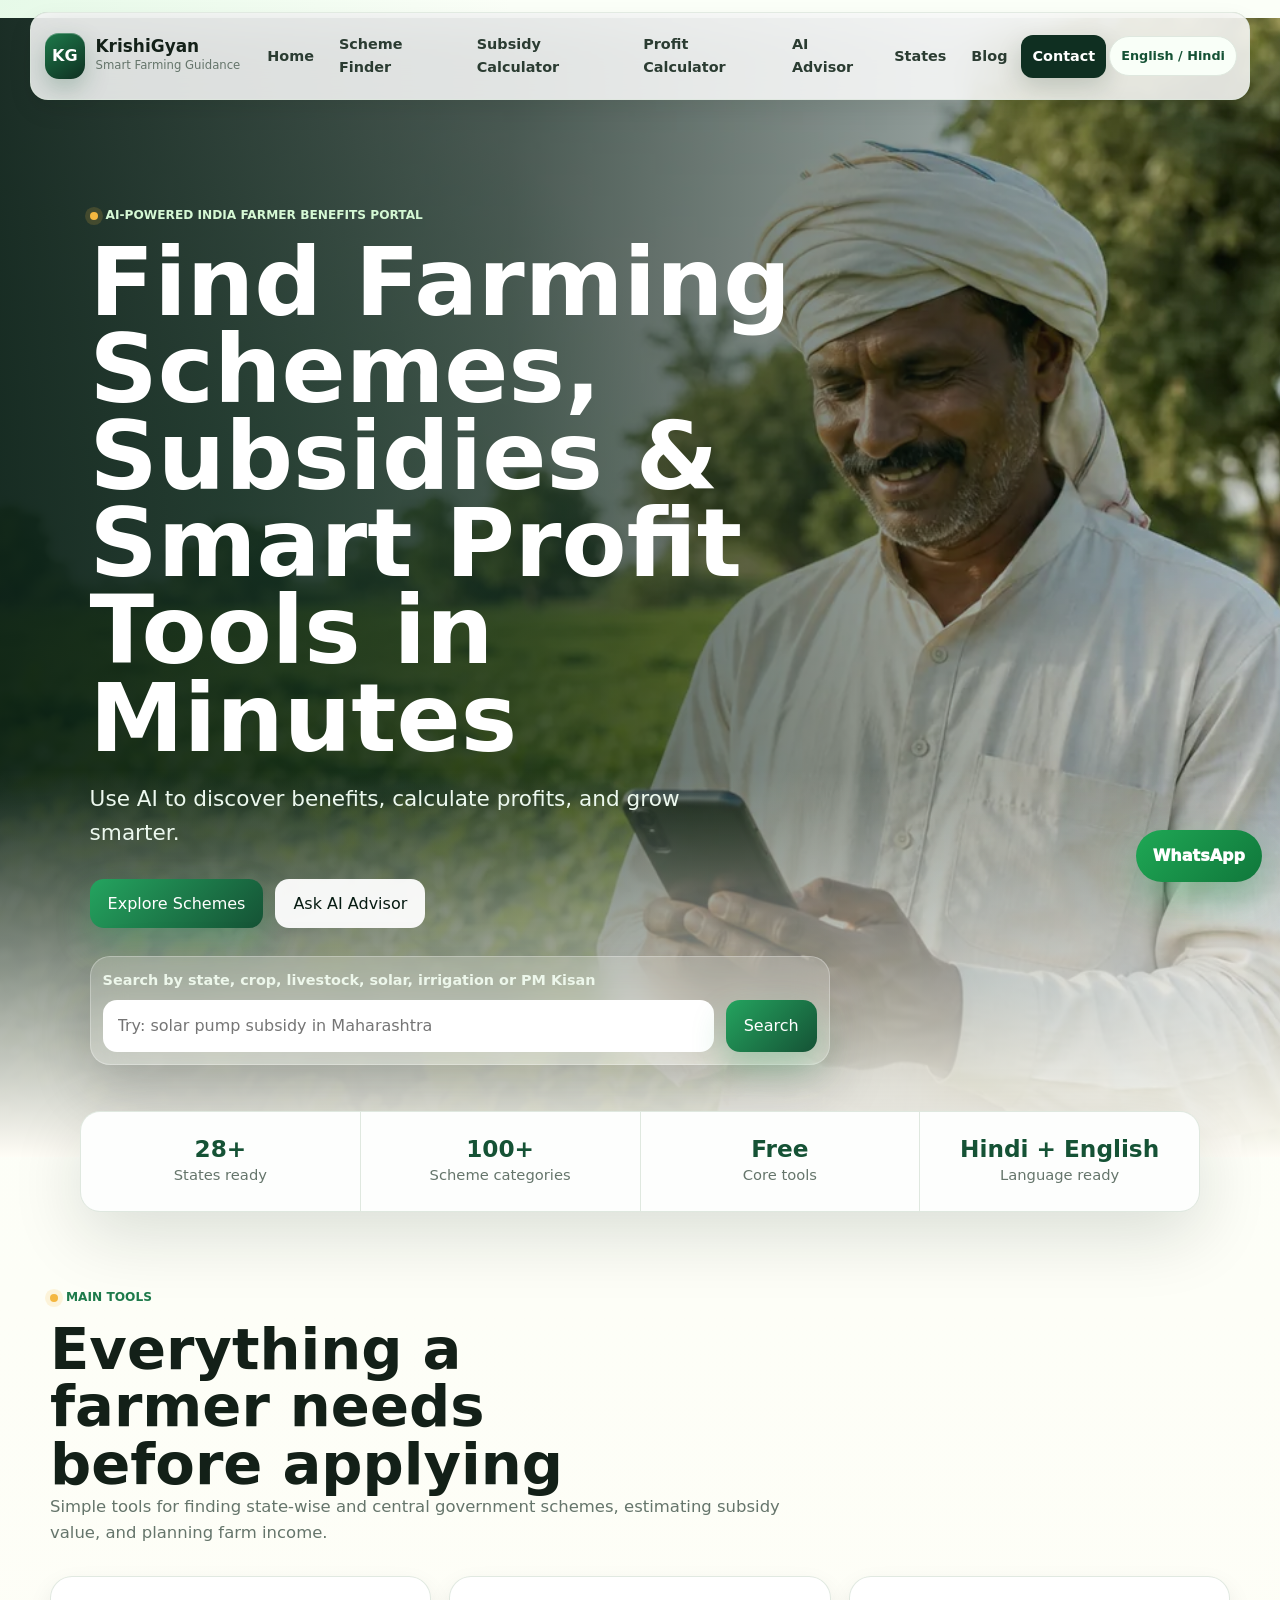
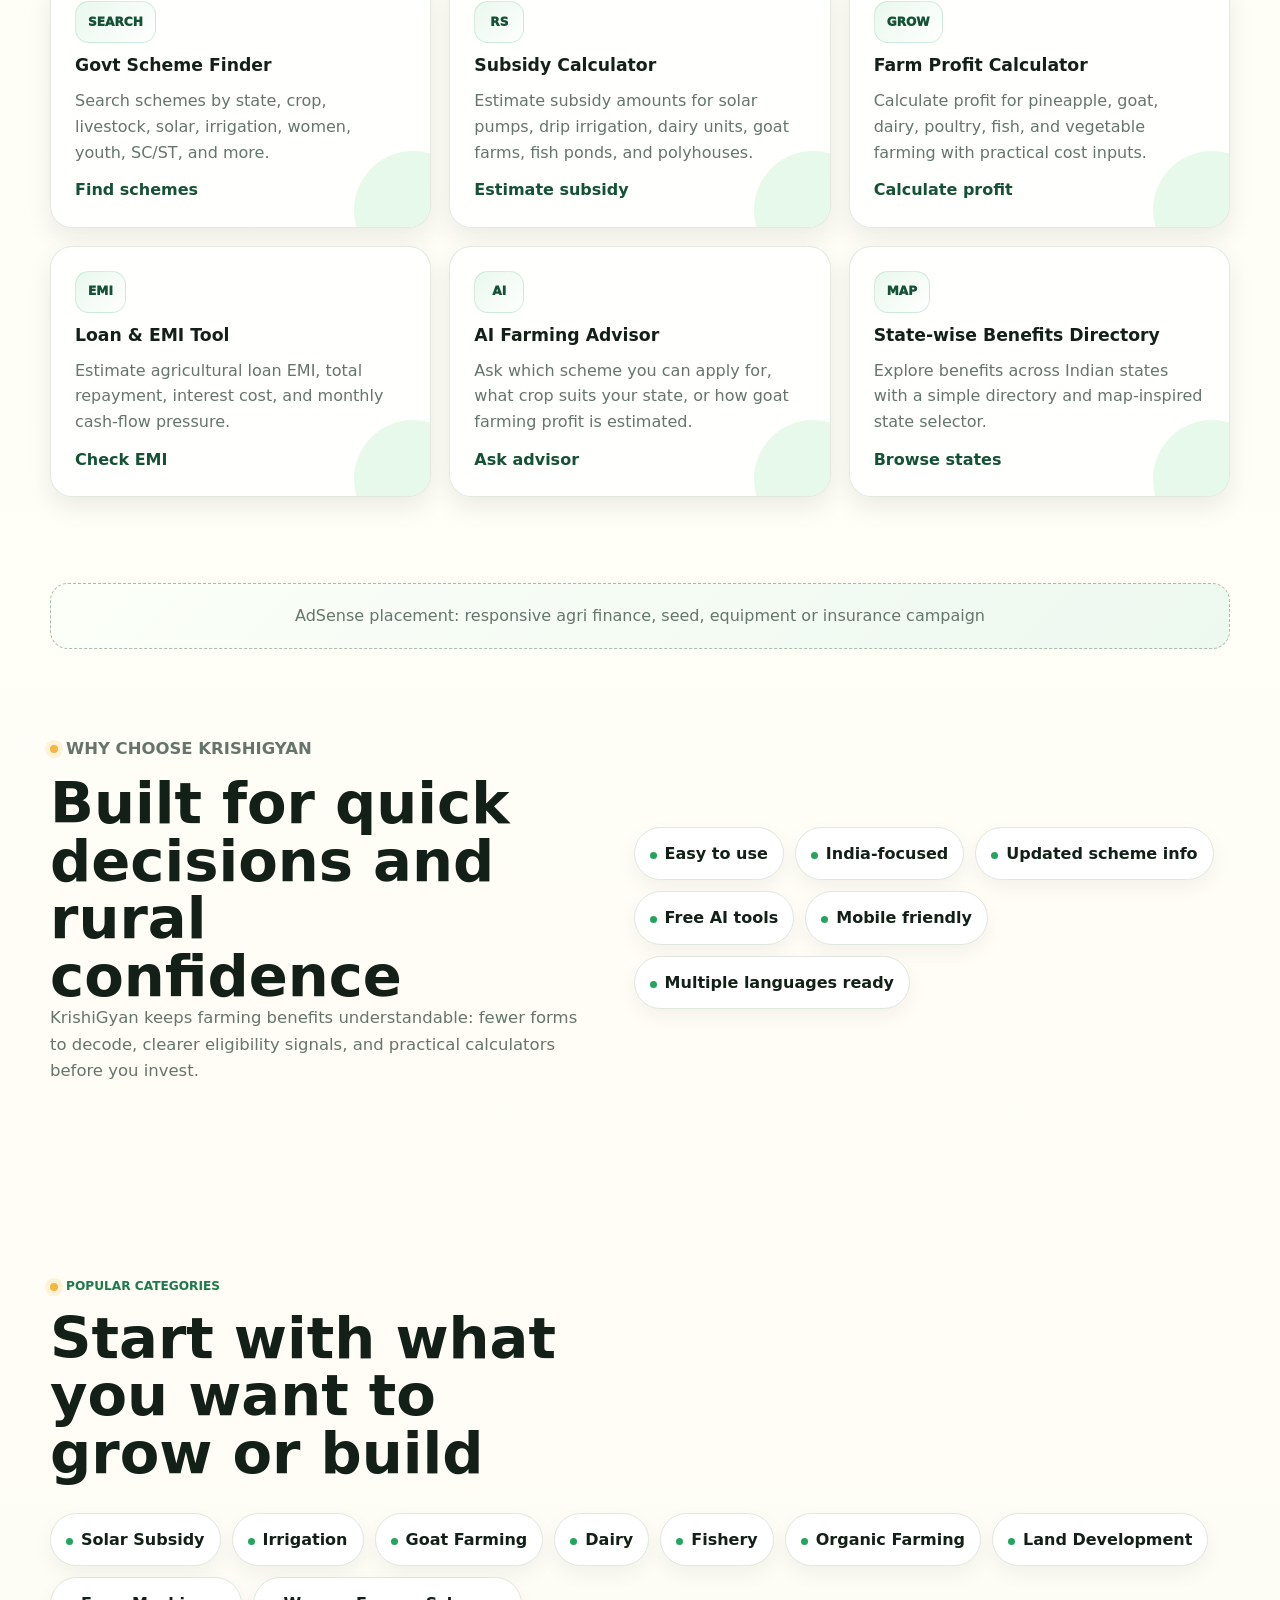
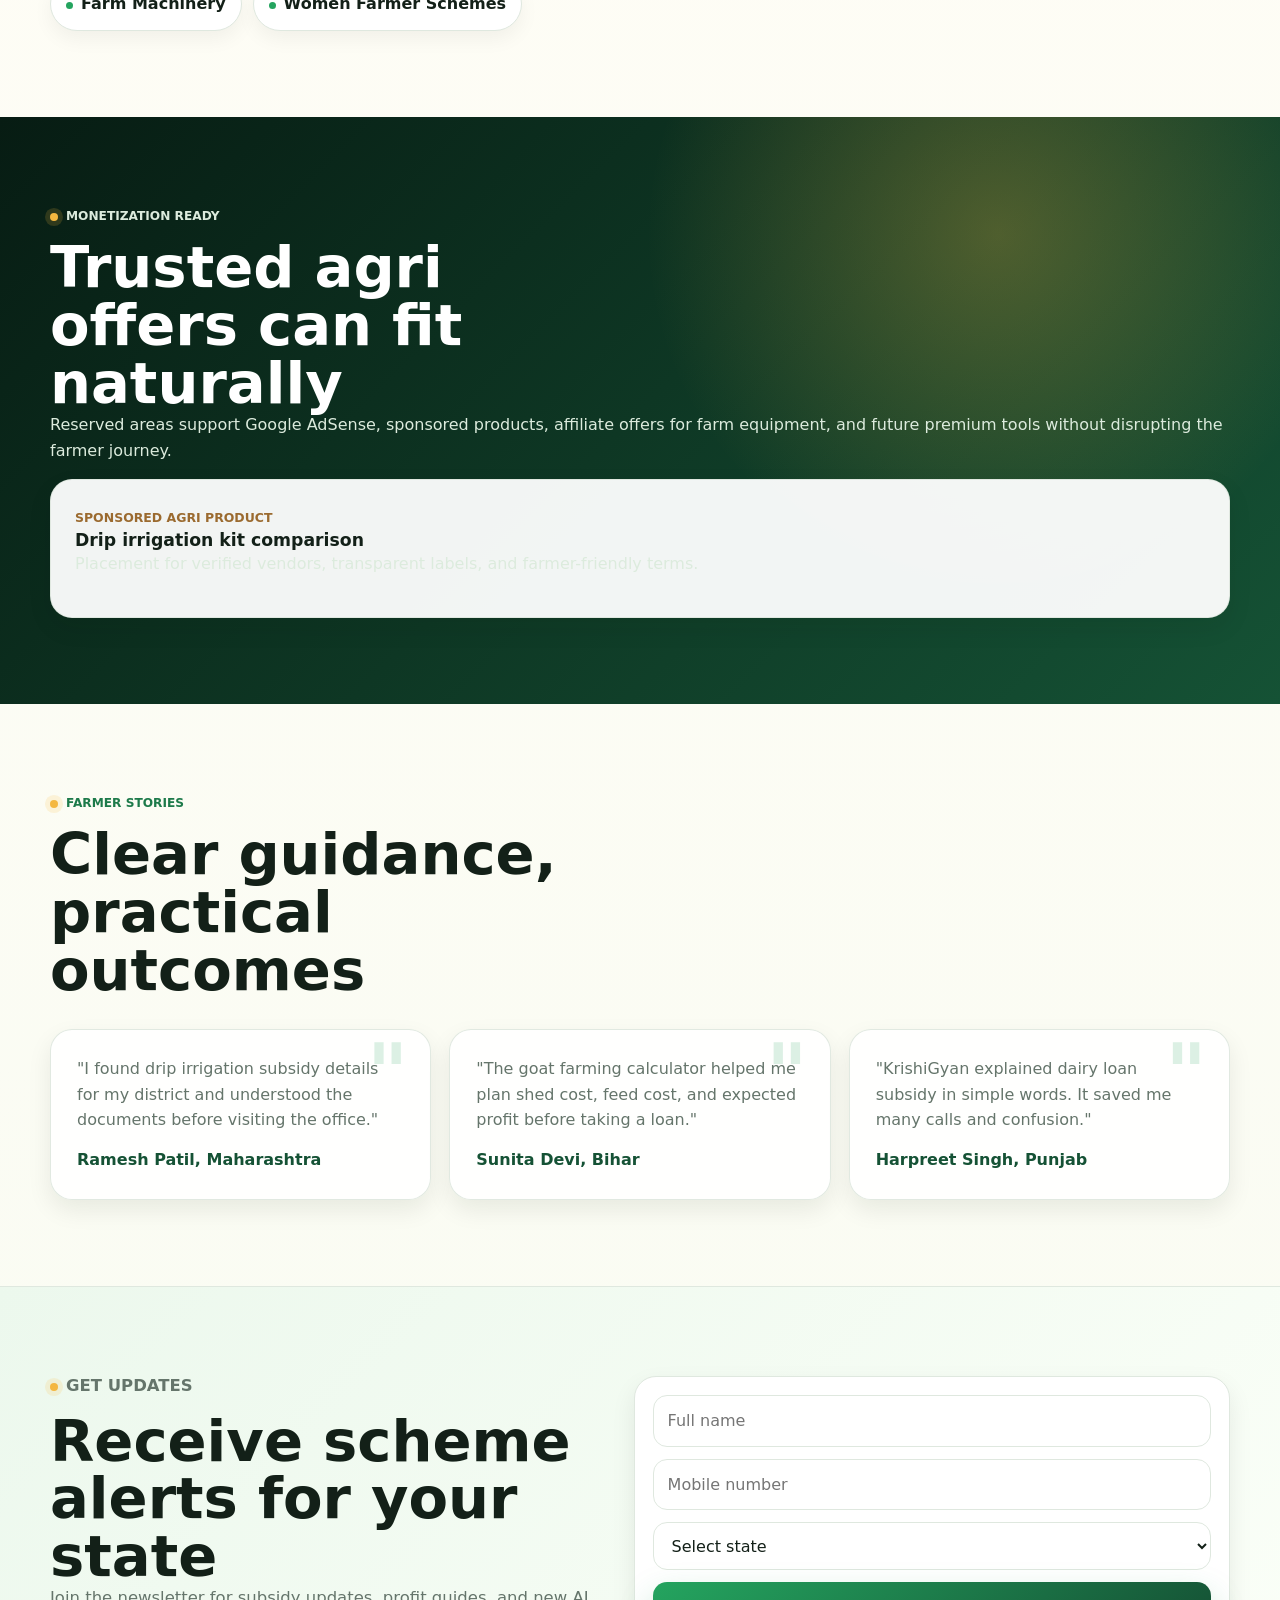
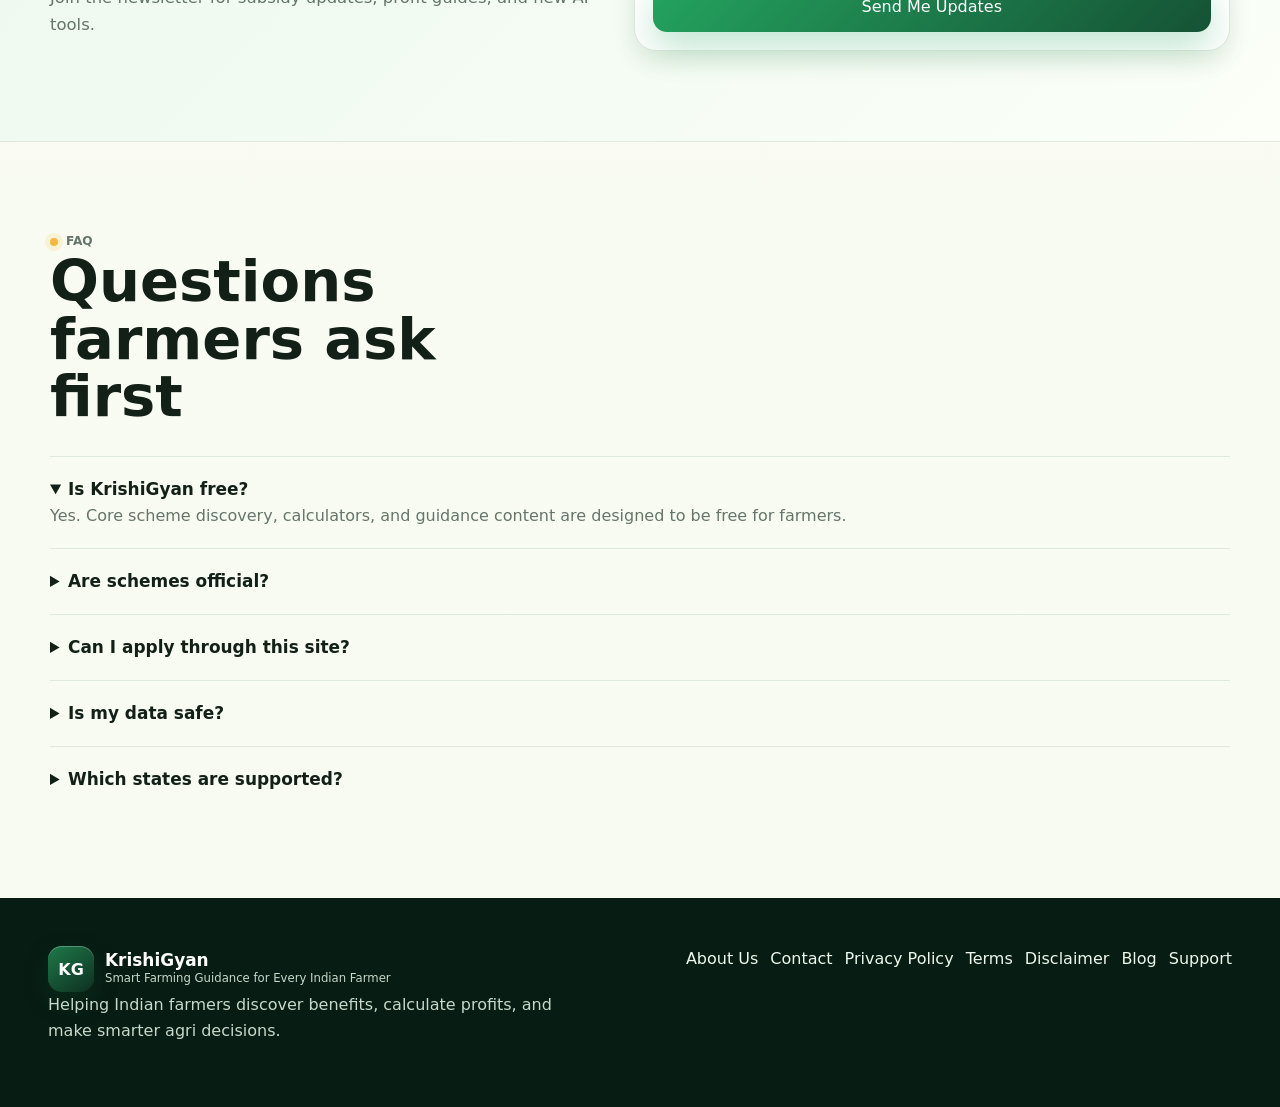
==== index.html @ 5f0bb2b3 "Initial Commit" ====
<!doctype html>
<html lang="en">
  <head>
    <meta charset="utf-8">
    <meta name="viewport" content="width=device-width, initial-scale=1">
    <title>KrishiGyan | Farmer Subsidy India, Schemes & AI Farming Tools</title>
    <meta name="description" content="KrishiGyan helps Indian farmers discover government schemes, farmer subsidy India options, solar subsidy, goat farming subsidy, dairy loan subsidy, PM Kisan benefits, and profit calculators.">
    <meta name="keywords" content="Farmer subsidy India, Government schemes for farmers, Solar subsidy for farmers India, Goat farming subsidy India, Dairy loan subsidy, PM Kisan benefits, Agriculture subsidy state wise">
    <link rel="canonical" href="https://krishigyan.example/">
    <meta property="og:title" content="KrishiGyan - Smart Farming Guidance for Every Indian Farmer">
    <meta property="og:description" content="Find farming schemes, subsidies and smart profit tools in minutes.">
    <meta property="og:type" content="website">
    <link rel="stylesheet" href="assets/css/styles.css">
  </head>
  <body>
    <header class="site-header">
      <a class="brand" href="index.html" aria-label="KrishiGyan home">
        <span class="brand-mark">KG</span>
        <span><strong>KrishiGyan</strong><small>Smart Farming Guidance</small></span>
      </a>
      <button class="nav-toggle" type="button" aria-label="Open navigation menu" aria-expanded="false" aria-controls="site-nav">
        <span></span><span></span><span></span>
      </button>
      <nav id="site-nav" class="site-nav" aria-label="Primary navigation">
        <a href="index.html">Home</a>
        <a href="scheme-finder.html">Scheme Finder</a>
        <a href="subsidy-calculator.html">Subsidy Calculator</a>
        <a href="profit-calculator.html">Profit Calculator</a>
        <a href="ai-advisor.html">AI Advisor</a>
        <a href="state-benefits.html">States</a>
        <a href="blog.html">Blog</a>
        <a class="nav-cta" href="contact.html">Contact</a>
        <span class="language-switch" aria-label="Language options">English / Hindi</span>
      </nav>
    </header>

    <main>
      <section class="hero">
        <picture class="hero-media">
          <source srcset="assets/images/hero-farmer.webp" type="image/webp">
          <img src="assets/images/hero-farmer.png" alt="Indian farmer using a smartphone in a green field" width="1774" height="887" fetchpriority="high" decoding="async">
        </picture>
        <div class="hero-overlay"></div>
        <div class="hero-content">
          <p class="eyebrow">AI-powered India Farmer Benefits Portal</p>
          <h1>Find Farming Schemes, Subsidies & Smart Profit Tools in Minutes</h1>
          <p>Use AI to discover benefits, calculate profits, and grow smarter.</p>
          <div class="hero-actions">
            <a class="btn primary" href="scheme-finder.html">Explore Schemes</a>
            <a class="btn secondary" href="ai-advisor.html">Ask AI Advisor</a>
          </div>
          <form class="quick-search" role="search">
            <label for="home-search">Search by state, crop, livestock, solar, irrigation or PM Kisan</label>
            <div>
              <input id="home-search" type="search" placeholder="Try: solar pump subsidy in Maharashtra">
              <button type="submit">Search</button>
            </div>
          </form>
        </div>
      </section>

      <section class="trust-strip" aria-label="Trust indicators">
        <div><strong>28+</strong><span>States ready</span></div>
        <div><strong>100+</strong><span>Scheme categories</span></div>
        <div><strong>Free</strong><span>Core tools</span></div>
        <div><strong>Hindi + English</strong><span>Language ready</span></div>
      </section>

      <section class="section section-tight">
        <div class="section-heading">
          <p class="eyebrow">Main tools</p>
          <h2>Everything a farmer needs before applying</h2>
          <p>Simple tools for finding state-wise and central government schemes, estimating subsidy value, and planning farm income.</p>
        </div>
        <div class="feature-grid">
          <article class="feature-card">
            <span class="icon">Search</span>
            <h3>Govt Scheme Finder</h3>
            <p>Search schemes by state, crop, livestock, solar, irrigation, women, youth, SC/ST, and more.</p>
            <a href="scheme-finder.html">Find schemes</a>
          </article>
          <article class="feature-card">
            <span class="icon">Rs</span>
            <h3>Subsidy Calculator</h3>
            <p>Estimate subsidy amounts for solar pumps, drip irrigation, dairy units, goat farms, fish ponds, and polyhouses.</p>
            <a href="subsidy-calculator.html">Estimate subsidy</a>
          </article>
          <article class="feature-card">
            <span class="icon">Grow</span>
            <h3>Farm Profit Calculator</h3>
            <p>Calculate profit for pineapple, goat, dairy, poultry, fish, and vegetable farming with practical cost inputs.</p>
            <a href="profit-calculator.html">Calculate profit</a>
          </article>
          <article class="feature-card">
            <span class="icon">EMI</span>
            <h3>Loan & EMI Tool</h3>
            <p>Estimate agricultural loan EMI, total repayment, interest cost, and monthly cash-flow pressure.</p>
            <a href="subsidy-calculator.html#loan-tool">Check EMI</a>
          </article>
          <article class="feature-card">
            <span class="icon">AI</span>
            <h3>AI Farming Advisor</h3>
            <p>Ask which scheme you can apply for, what crop suits your state, or how goat farming profit is estimated.</p>
            <a href="ai-advisor.html">Ask advisor</a>
          </article>
          <article class="feature-card">
            <span class="icon">Map</span>
            <h3>State-wise Benefits Directory</h3>
            <p>Explore benefits across Indian states with a simple directory and map-inspired state selector.</p>
            <a href="state-benefits.html">Browse states</a>
          </article>
        </div>
      </section>

      <aside class="ad-slot">AdSense placement: responsive agri finance, seed, equipment or insurance campaign</aside>

      <section id="about" class="section split">
        <div>
          <p class="eyebrow">Why choose KrishiGyan</p>
          <h2>Built for quick decisions and rural confidence</h2>
          <p>KrishiGyan keeps farming benefits understandable: fewer forms to decode, clearer eligibility signals, and practical calculators before you invest.</p>
        </div>
        <div class="benefit-list">
          <span>Easy to use</span>
          <span>India-focused</span>
          <span>Updated scheme info</span>
          <span>Free AI tools</span>
          <span>Mobile friendly</span>
          <span>Multiple languages ready</span>
        </div>
      </section>

      <section class="section">
        <div class="section-heading">
          <p class="eyebrow">Popular categories</p>
          <h2>Start with what you want to grow or build</h2>
        </div>
        <div class="category-grid">
          <a href="scheme-finder.html?category=solar">Solar Subsidy</a>
          <a href="scheme-finder.html?category=irrigation">Irrigation</a>
          <a href="scheme-finder.html?category=goat">Goat Farming</a>
          <a href="scheme-finder.html?category=dairy">Dairy</a>
          <a href="scheme-finder.html?category=fishery">Fishery</a>
          <a href="scheme-finder.html?category=organic">Organic Farming</a>
          <a href="scheme-finder.html?category=land">Land Development</a>
          <a href="scheme-finder.html?category=machinery">Farm Machinery</a>
          <a href="scheme-finder.html?category=women">Women Farmer Schemes</a>
        </div>
      </section>

      <section class="section product-band">
        <div>
          <p class="eyebrow">Monetization ready</p>
          <h2>Trusted agri offers can fit naturally</h2>
          <p>Reserved areas support Google AdSense, sponsored products, affiliate offers for farm equipment, and future premium tools without disrupting the farmer journey.</p>
        </div>
        <div class="offer-card">
          <span>Sponsored agri product</span>
          <h3>Drip irrigation kit comparison</h3>
          <p>Placement for verified vendors, transparent labels, and farmer-friendly terms.</p>
        </div>
      </section>

      <section class="section">
        <div class="section-heading">
          <p class="eyebrow">Farmer stories</p>
          <h2>Clear guidance, practical outcomes</h2>
        </div>
        <div class="testimonial-grid">
          <blockquote>
            <p>"I found drip irrigation subsidy details for my district and understood the documents before visiting the office."</p>
            <cite>Ramesh Patil, Maharashtra</cite>
          </blockquote>
          <blockquote>
            <p>"The goat farming calculator helped me plan shed cost, feed cost, and expected profit before taking a loan."</p>
            <cite>Sunita Devi, Bihar</cite>
          </blockquote>
          <blockquote>
            <p>"KrishiGyan explained dairy loan subsidy in simple words. It saved me many calls and confusion."</p>
            <cite>Harpreet Singh, Punjab</cite>
          </blockquote>
        </div>
      </section>

      <section class="section split lead-section">
        <div>
          <p class="eyebrow">Get updates</p>
          <h2>Receive scheme alerts for your state</h2>
          <p>Join the newsletter for subsidy updates, profit guides, and new AI tools.</p>
        </div>
        <form class="lead-form">
          <input type="text" name="name" placeholder="Full name" aria-label="Full name">
          <input type="tel" name="phone" placeholder="Mobile number" aria-label="Mobile number">
          <select name="state" aria-label="State">
            <option value="">Select state</option>
            <option>Maharashtra</option><option>Uttar Pradesh</option><option>Bihar</option><option>Punjab</option><option>Tamil Nadu</option>
          </select>
          <button class="btn primary" type="submit">Send Me Updates</button>
        </form>
      </section>

      <section class="section faq">
        <div class="section-heading">
          <p class="eyebrow">FAQ</p>
          <h2>Questions farmers ask first</h2>
        </div>
        <details open>
          <summary>Is KrishiGyan free?</summary>
          <p>Yes. Core scheme discovery, calculators, and guidance content are designed to be free for farmers.</p>
        </details>
        <details>
          <summary>Are schemes official?</summary>
          <p>KrishiGyan organizes information from government and public sources, but users should verify final eligibility on official portals or local departments.</p>
        </details>
        <details>
          <summary>Can I apply through this site?</summary>
          <p>The portal can guide you to the right scheme and documents. Direct application support can be added where official online links are available.</p>
        </details>
        <details>
          <summary>Is my data safe?</summary>
          <p>Lead forms should collect only necessary details and clearly explain how contact information is used.</p>
        </details>
        <details>
          <summary>Which states are supported?</summary>
          <p>The directory is ready for all Indian states and union territories, with state-wise pages and filters.</p>
        </details>
      </section>
    </main>

    <a class="whatsapp" href="https://wa.me/910000000000" aria-label="Contact KrishiGyan on WhatsApp">WhatsApp</a>

    <footer class="site-footer">
      <div>
        <a class="brand footer-brand" href="index.html"><span class="brand-mark">KG</span><span><strong>KrishiGyan</strong><small>Smart Farming Guidance for Every Indian Farmer</small></span></a>
        <p>Helping Indian farmers discover benefits, calculate profits, and make smarter agri decisions.</p>
      </div>
      <nav aria-label="Footer">
        <a href="index.html#about">About Us</a>
        <a href="contact.html">Contact</a>
        <a href="privacy.html">Privacy Policy</a>
        <a href="terms.html">Terms</a>
        <a href="disclaimer.html">Disclaimer</a>
        <a href="blog.html">Blog</a>
        <a href="contact.html#support">Support</a>
      </nav>
    </footer>
    <script src="assets/js/main.js" defer></script>
  </body>
</html>
---- assets/css/styles.css ----
:root {
  --leaf-950: #071c13;
  --leaf-900: #0f2f21;
  --leaf-800: #155235;
  --leaf-700: #1d7a4a;
  --leaf-600: #24a45f;
  --leaf-100: #e9f8ed;
  --mint: #c9f2d2;
  --sun: #f4b740;
  --earth: #9b6a2f;
  --sky: #eaf6ff;
  --paper: #fffdf6;
  --surface: #ffffff;
  --ink: #132018;
  --muted: #65756b;
  --line: #dfe8df;
  --ring: rgba(36, 164, 95, 0.22);
  --shadow-sm: 0 10px 25px rgba(7, 28, 19, 0.08);
  --shadow: 0 22px 70px rgba(7, 28, 19, 0.14);
}

* { box-sizing: border-box; }
html { scroll-behavior: smooth; }
body {
  margin: 0;
  font-family: Inter, ui-sans-serif, system-ui, -apple-system, BlinkMacSystemFont, "Segoe UI", sans-serif;
  color: var(--ink);
  background:
    radial-gradient(circle at top left, rgba(201, 242, 210, 0.42), transparent 32rem),
    linear-gradient(180deg, #fbfff8 0%, var(--paper) 44%, #f7fbf1 100%);
  line-height: 1.6;
}
a { color: inherit; text-decoration: none; }
img { display: block; max-width: 100%; }
a:focus-visible, button:focus-visible, summary:focus-visible {
  outline: 3px solid var(--sun);
  outline-offset: 3px;
}
h1, h2, h3, p { overflow-wrap: anywhere; }
h1 {
  margin: 0;
  max-width: 11.5ch;
  font-size: clamp(2.8rem, 7.4vw, 6.2rem);
  line-height: 0.92;
  letter-spacing: 0;
}
h2 {
  margin: 0;
  max-width: 13ch;
  font-size: clamp(2rem, 4.5vw, 3.75rem);
  line-height: 1;
  letter-spacing: 0;
}
h3 { margin: 0; font-size: 1.08rem; line-height: 1.22; }
p { margin-top: 0; }

.site-header {
  position: sticky;
  top: 12px;
  z-index: 30;
  width: min(1220px, calc(100% - 28px));
  min-height: 70px;
  margin: 12px auto 0;
  display: flex;
  align-items: center;
  justify-content: space-between;
  gap: 16px;
  padding: 10px 12px 10px 14px;
  background: rgba(255, 255, 255, 0.84);
  border: 1px solid rgba(223, 232, 223, 0.86);
  border-radius: 18px;
  box-shadow: var(--shadow-sm);
  backdrop-filter: blur(18px);
}
.site-header.compact { margin-top: 12px; }
.brand { display: inline-flex; align-items: center; gap: 11px; min-width: 0; }
.brand-mark {
  display: grid;
  place-items: center;
  width: 46px;
  height: 46px;
  border-radius: 14px;
  background: linear-gradient(145deg, var(--leaf-700), var(--leaf-900));
  color: white;
  font-weight: 900;
  box-shadow: inset 0 1px 0 rgba(255,255,255,0.28), 0 10px 24px rgba(21, 82, 53, 0.25);
}
.brand strong { display: block; font-size: 1.06rem; line-height: 1.1; }
.brand small { display: block; color: var(--muted); font-size: 0.73rem; white-space: nowrap; }
.site-nav { display: flex; align-items: center; gap: 3px; font-size: 0.9rem; }
.site-nav a {
  padding: 10px 11px;
  border-radius: 12px;
  color: #2b3c32;
  font-weight: 720;
}
.site-nav a:hover { background: var(--leaf-100); color: var(--leaf-800); }
.site-nav .nav-cta {
  background: var(--leaf-900);
  color: white;
  box-shadow: 0 10px 24px rgba(15, 47, 33, 0.18);
}
.language-switch {
  padding: 9px 11px;
  border: 1px solid var(--line);
  border-radius: 999px;
  background: #f9fff8;
  color: var(--leaf-800);
  font-size: 0.8rem;
  font-weight: 850;
  white-space: nowrap;
}
.nav-toggle {
  display: none;
  width: 44px;
  height: 44px;
  border: 1px solid var(--line);
  background: var(--surface);
  border-radius: 14px;
}
.nav-toggle span { display: block; width: 18px; height: 2px; background: var(--leaf-950); margin: 4px auto; border-radius: 2px; }

.hero {
  position: relative;
  min-height: calc(100svh - 94px);
  display: grid;
  align-items: center;
  overflow: hidden;
  margin-top: -82px;
  padding-top: 94px;
  isolation: isolate;
}
.hero::after {
  content: "";
  position: absolute;
  inset: auto 0 0;
  height: 34%;
  background: linear-gradient(180deg, transparent, var(--paper));
  z-index: 1;
  pointer-events: none;
}
.hero-media, .hero-media img, .hero-overlay { position: absolute; inset: 0; width: 100%; height: 100%; }
.hero-media img { object-fit: cover; object-position: 64% center; transform: scale(1.02); }
.hero-overlay {
  background:
    linear-gradient(90deg, rgba(7, 28, 19, 0.92) 0%, rgba(7, 28, 19, 0.72) 40%, rgba(7, 28, 19, 0.16) 100%),
    radial-gradient(circle at 18% 42%, rgba(36, 164, 95, 0.35), transparent 28rem);
}
.hero-content {
  position: relative;
  z-index: 2;
  width: min(760px, calc(100% - 32px));
  margin-left: clamp(16px, 7vw, 96px);
  padding: 90px 0 92px;
  color: white;
}
.eyebrow {
  display: inline-flex;
  align-items: center;
  gap: 8px;
  margin: 0 0 13px;
  color: var(--leaf-700);
  font-size: 0.76rem;
  font-weight: 900;
  letter-spacing: 0;
  text-transform: uppercase;
}
.eyebrow::before {
  content: "";
  width: 8px;
  height: 8px;
  border-radius: 99px;
  background: var(--sun);
  box-shadow: 0 0 0 5px rgba(244, 183, 64, 0.16);
}
.hero .eyebrow { color: #d5f8d4; }
.hero-content > p:not(.eyebrow) { max-width: 620px; margin: 20px 0 28px; font-size: clamp(1.08rem, 2vw, 1.35rem); color: #ecf8ee; }
.hero-actions, .quick-search div { display: flex; flex-wrap: wrap; gap: 12px; }
.btn, button {
  min-height: 48px;
  display: inline-flex;
  align-items: center;
  justify-content: center;
  border: 0;
  border-radius: 14px;
  padding: 12px 18px;
  font-weight: 850;
  cursor: pointer;
  font: inherit;
  transition: transform 180ms ease, box-shadow 180ms ease, background 180ms ease;
}
.btn:hover, button:hover { transform: translateY(-1px); }
.btn:active, button:active { transform: translateY(0); }
button:disabled { cursor: progress; opacity: 0.78; transform: none; }
.btn.primary, .quick-search button {
  background: linear-gradient(135deg, var(--leaf-600), var(--leaf-800));
  color: white;
  box-shadow: 0 16px 34px rgba(36, 164, 95, 0.28);
}
.btn.secondary { background: rgba(255,255,255,0.94); color: var(--leaf-950); }
.quick-search {
  margin-top: 28px;
  max-width: 740px;
  padding: 12px;
  border: 1px solid rgba(255,255,255,0.28);
  border-radius: 20px;
  background: rgba(255,255,255,0.16);
  box-shadow: 0 24px 60px rgba(0,0,0,0.18);
  backdrop-filter: blur(16px);
}
.quick-search label { display: block; margin-bottom: 8px; font-weight: 760; font-size: 0.9rem; color: #edf7eb; }
input, select, textarea {
  width: 100%;
  min-height: 48px;
  border: 1px solid var(--line);
  border-radius: 14px;
  padding: 12px 14px;
  background: var(--surface);
  color: var(--ink);
  font: inherit;
  outline: none;
  transition: border-color 160ms ease, box-shadow 160ms ease;
}
input:focus, select:focus, textarea:focus { border-color: var(--leaf-600); box-shadow: 0 0 0 5px var(--ring); }
textarea { min-height: 130px; resize: vertical; }
.quick-search input { flex: 1 1 300px; border-color: rgba(255,255,255,0.7); }

.trust-strip {
  position: relative;
  z-index: 3;
  width: min(1120px, calc(100% - 32px));
  margin: -46px auto 0;
  display: grid;
  grid-template-columns: repeat(4, 1fr);
  gap: 1px;
  overflow: hidden;
  border: 1px solid var(--line);
  border-radius: 20px;
  background: var(--line);
  box-shadow: var(--shadow);
}
.trust-strip div { padding: 24px 18px; background: rgba(255,255,255,0.94); text-align: center; }
.trust-strip strong { display: block; font-size: 1.45rem; color: var(--leaf-800); line-height: 1.1; }
.trust-strip span { color: var(--muted); font-size: 0.92rem; }

.section, .page { width: min(1180px, calc(100% - 32px)); margin: 0 auto; padding: 86px 0; }
.section-tight { padding-top: 72px; }
.section-heading { max-width: 760px; margin-bottom: 30px; }
.section-heading p:not(.eyebrow), .split p, .page-hero p { color: var(--muted); font-size: 1.03rem; }
.feature-grid, .testimonial-grid, .blog-grid, .calculator-grid { display: grid; grid-template-columns: repeat(3, 1fr); gap: 18px; }
.feature-card, .offer-card, blockquote, .result-list article, .calc-card, .support-card, .chat-shell, .blog-grid article {
  background: rgba(255,255,255,0.9);
  border: 1px solid rgba(223, 232, 223, 0.92);
  border-radius: 22px;
  box-shadow: var(--shadow-sm);
}
.feature-card {
  position: relative;
  min-height: 238px;
  padding: 24px;
  display: grid;
  align-content: start;
  gap: 12px;
  overflow: hidden;
}
.feature-card::after {
  content: "";
  position: absolute;
  right: -42px;
  bottom: -42px;
  width: 118px;
  height: 118px;
  border-radius: 999px;
  background: rgba(201, 242, 210, 0.45);
}
.feature-card:hover { transform: translateY(-3px); box-shadow: var(--shadow); }
.feature-card p, blockquote p, .result-list p, .blog-grid p { color: var(--muted); margin: 0; }
.feature-card a, .result-list a { color: var(--leaf-800); font-weight: 900; }
.icon {
  display: inline-grid;
  place-items: center;
  width: fit-content;
  min-width: 50px;
  height: 42px;
  padding: 0 12px;
  border-radius: 14px;
  background: linear-gradient(135deg, var(--leaf-100), #fff);
  color: var(--leaf-800);
  border: 1px solid rgba(36, 164, 95, 0.18);
  font-size: 0.76rem;
  font-weight: 950;
  text-transform: uppercase;
}
.ad-slot {
  width: min(1180px, calc(100% - 32px));
  margin: 0 auto;
  padding: 19px;
  border: 1px dashed #a7bea9;
  border-radius: 18px;
  background: linear-gradient(135deg, #fbfff8, #edf8ef);
  color: var(--muted);
  text-align: center;
}
.split { display: grid; grid-template-columns: 0.95fr 1.05fr; gap: 44px; align-items: center; }
.benefit-list, .category-grid, .state-grid, .prompt-chips, .compact-list {
  display: flex;
  flex-wrap: wrap;
  gap: 11px;
}
.benefit-list span, .category-grid a, .category-grid span, .state-grid a, .prompt-chips button {
  padding: 13px 15px;
  border-radius: 999px;
  border: 1px solid var(--line);
  background: var(--surface);
  font-weight: 800;
  box-shadow: 0 8px 20px rgba(7, 28, 19, 0.05);
}
.benefit-list span::before, .category-grid a::before { content: ""; display: inline-block; width: 7px; height: 7px; margin-right: 8px; border-radius: 99px; background: var(--leaf-600); }
.category-grid a:hover, .state-grid a:hover { border-color: var(--leaf-600); color: var(--leaf-800); transform: translateY(-1px); }
.product-band {
  position: relative;
  width: 100%;
  max-width: none;
  padding-inline: max(16px, calc((100vw - 1180px) / 2));
  background:
    radial-gradient(circle at 78% 20%, rgba(244, 183, 64, 0.28), transparent 22rem),
    linear-gradient(135deg, var(--leaf-950), var(--leaf-800));
  color: white;
}
.product-band p { color: #dcebdd; }
.offer-card { padding: 24px; color: var(--ink); background: rgba(255,255,255,0.95); }
.offer-card span, .blog-grid span, .result-list span { color: var(--earth); font-size: 0.78rem; font-weight: 900; text-transform: uppercase; }
blockquote { position: relative; margin: 0; padding: 26px; }
blockquote::before { content: "\""; position: absolute; top: 4px; right: 22px; color: rgba(36, 164, 95, 0.16); font-size: 5rem; line-height: 1; font-weight: 900; }
cite { display: block; margin-top: 14px; color: var(--leaf-800); font-weight: 900; font-style: normal; }
.lead-section {
  width: 100%;
  max-width: none;
  padding-inline: max(16px, calc((100vw - 1180px) / 2));
  background: linear-gradient(135deg, #ecf8ed, #fbfff8);
  border-block: 1px solid var(--line);
}
.lead-form { display: grid; gap: 12px; padding: 18px; background: white; border: 1px solid var(--line); border-radius: 22px; box-shadow: var(--shadow-sm); }
.faq details { border-top: 1px solid var(--line); padding: 19px 0; }
.faq summary { cursor: pointer; font-weight: 900; font-size: 1.06rem; }
.faq p { color: var(--muted); margin-bottom: 0; }
.whatsapp {
  position: fixed;
  right: 18px;
  bottom: 18px;
  z-index: 20;
  border-radius: 999px;
  background: linear-gradient(135deg, #1fa855, #10773b);
  color: white;
  padding: 13px 17px;
  font-weight: 950;
  box-shadow: 0 18px 38px rgba(31, 168, 85, 0.34);
}
.site-footer {
  display: grid;
  grid-template-columns: 1fr 1.2fr;
  gap: 28px;
  padding: 48px clamp(16px,4vw,48px);
  background: var(--leaf-950);
  color: white;
}
.site-footer p, .site-footer small { color: #c8d8ca; }
.site-footer nav { display: flex; flex-wrap: wrap; gap: 12px; align-content: start; justify-content: flex-end; }
.site-footer nav a { color: #edf7eb; }

.page { padding-top: 54px; }
.page-hero {
  max-width: 900px;
  margin-bottom: 30px;
  padding: 28px;
  border-radius: 26px;
  background: linear-gradient(135deg, rgba(233, 248, 237, 0.86), rgba(255,255,255,0.9));
  border: 1px solid var(--line);
}
.page-hero h1 { color: var(--leaf-950); max-width: 15ch; }
.tool-panel { background: rgba(255,255,255,0.78); border: 1px solid var(--line); border-radius: 24px; padding: 18px; margin-bottom: 24px; box-shadow: var(--shadow-sm); }
.filter-form { display: grid; grid-template-columns: 1.4fr 1fr 1fr auto; gap: 12px; }
.result-list { display: grid; grid-template-columns: repeat(2, 1fr); gap: 16px; }
.result-list article, .blog-grid article { padding: 24px; }
.calculator-grid { grid-template-columns: repeat(2, 1fr); }
.calc-card { padding: 24px; display: grid; gap: 13px; }
.calc-card.wide { max-width: 780px; margin: 0 auto; }
.calc-card label { display: grid; gap: 7px; color: var(--muted); font-weight: 760; }
output { display: block; padding: 15px; border-radius: 16px; background: linear-gradient(135deg, var(--leaf-100), #fff); color: var(--leaf-950); font-weight: 950; }
.chat-shell { padding: 18px; }
.chat-log { display: grid; gap: 10px; margin-bottom: 14px; }
.chat-log p { max-width: 82%; margin: 0; padding: 13px 15px; border-radius: 18px; }
.chat-log .bot { background: var(--leaf-100); }
.chat-log .user { justify-self: end; background: var(--leaf-800); color: white; }
.source-list {
  max-width: 82%;
  margin: -2px 0 6px;
  padding: 10px 12px;
  border: 1px solid var(--line);
  border-radius: 14px;
  background: #fbfff8;
  color: var(--muted);
  font-size: 0.84rem;
}
.source-list a {
  display: inline-flex;
  margin: 4px 6px 0 0;
  padding: 5px 8px;
  border-radius: 999px;
  background: var(--leaf-100);
  color: var(--leaf-800);
  font-weight: 800;
}
.chat-form { display: grid; grid-template-columns: 1fr auto; gap: 10px; }
.prompt-chips { margin-top: 16px; }
.state-layout { display: grid; grid-template-columns: 0.9fr 1.2fr; gap: 24px; align-items: center; }
.india-card {
  min-height: 390px;
  display: grid;
  place-items: center;
  text-align: center;
  border-radius: 28px;
  border: 1px solid var(--line);
  background:
    radial-gradient(circle at 50% 30%, #d8f7d3 0 24%, #79be75 25% 44%, #f8fff6 45%),
    white;
  box-shadow: var(--shadow);
}
.india-card div { font-size: clamp(2.2rem, 8vw, 5rem); font-weight: 950; color: var(--leaf-950); }
.india-card span { display: block; color: var(--leaf-800); font-weight: 850; }
.blog-grid { grid-template-columns: repeat(3, 1fr); }
.contact-layout { align-items: start; }
.legal { max-width: 780px; }

@media (max-width: 1100px) {
  .site-nav { gap: 1px; font-size: 0.84rem; }
  .site-nav a { padding-inline: 8px; }
}
@media (max-width: 980px) {
  .nav-toggle { display: block; }
  .site-nav {
    position: absolute;
    top: 78px;
    left: 0;
    right: 0;
    display: none;
    padding: 10px;
    background: rgba(255,255,255,0.98);
    border: 1px solid var(--line);
    border-radius: 18px;
    box-shadow: var(--shadow);
  }
  .site-nav.open { display: grid; }
  .site-nav a, .language-switch { padding: 12px; border-radius: 14px; }
  .hero-overlay { background: linear-gradient(180deg, rgba(7, 28, 19, 0.68) 0%, rgba(7, 28, 19, 0.78) 58%, rgba(7, 28, 19, 0.92) 100%); }
  .hero-content { margin: 0 auto; align-self: end; }
  h1 { max-width: 12ch; }
  .trust-strip, .feature-grid, .testimonial-grid, .blog-grid, .calculator-grid, .split, .state-layout { grid-template-columns: 1fr 1fr; }
  .filter-form { grid-template-columns: 1fr 1fr; }
}
@media (max-width: 640px) {
  .site-header { top: 8px; width: min(100% - 20px, 1220px); min-height: 64px; border-radius: 16px; }
  .brand small { display: none; }
  .brand-mark { width: 42px; height: 42px; border-radius: 12px; }
  .hero { min-height: calc(100svh - 74px); margin-top: -76px; padding-top: 82px; }
  .hero-media img { object-position: 68% center; }
  .hero-content { width: min(100% - 28px, 560px); padding: 96px 0 54px; }
  h1 { font-size: clamp(2.42rem, 13vw, 4rem); }
  h2 { font-size: clamp(1.9rem, 9vw, 2.55rem); }
  .hero-actions .btn, .quick-search button, .quick-search input, .chat-form .btn { width: 100%; }
  .trust-strip { margin-top: -18px; }
  .trust-strip, .feature-grid, .testimonial-grid, .blog-grid, .calculator-grid, .split, .filter-form, .result-list, .state-layout, .chat-form, .site-footer { grid-template-columns: 1fr; }
  .section, .page { width: min(100% - 28px, 1180px); padding: 56px 0; }
  .product-band, .lead-section { width: 100%; padding-inline: 14px; }
  .page-hero { padding: 22px; border-radius: 22px; }
  .site-footer nav { justify-content: flex-start; }
  .india-card { min-height: 280px; }
  .whatsapp { left: 16px; right: auto; bottom: 14px; }
}

@media (prefers-reduced-motion: reduce) {
  *, *::before, *::after {
    scroll-behavior: auto !important;
    transition-duration: 0.01ms !important;
    animation-duration: 0.01ms !important;
    animation-iteration-count: 1 !important;
  }
}
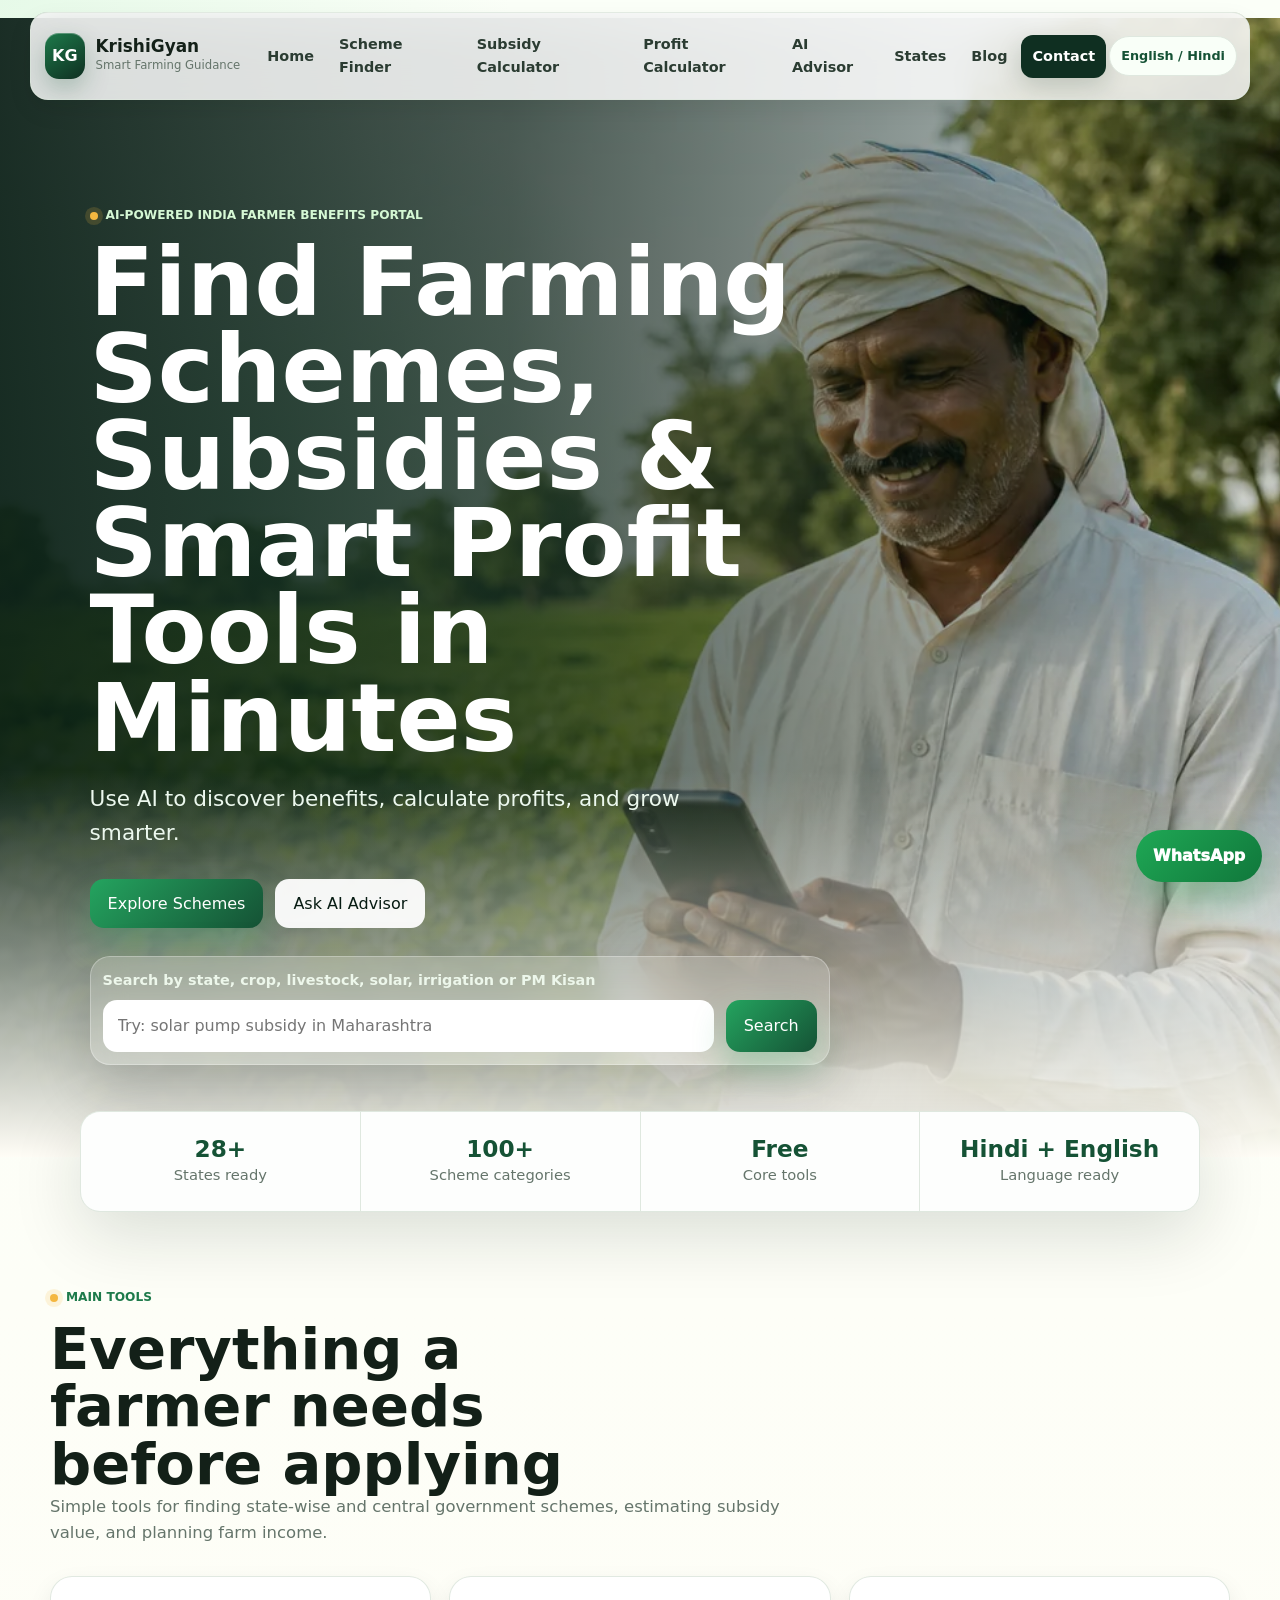
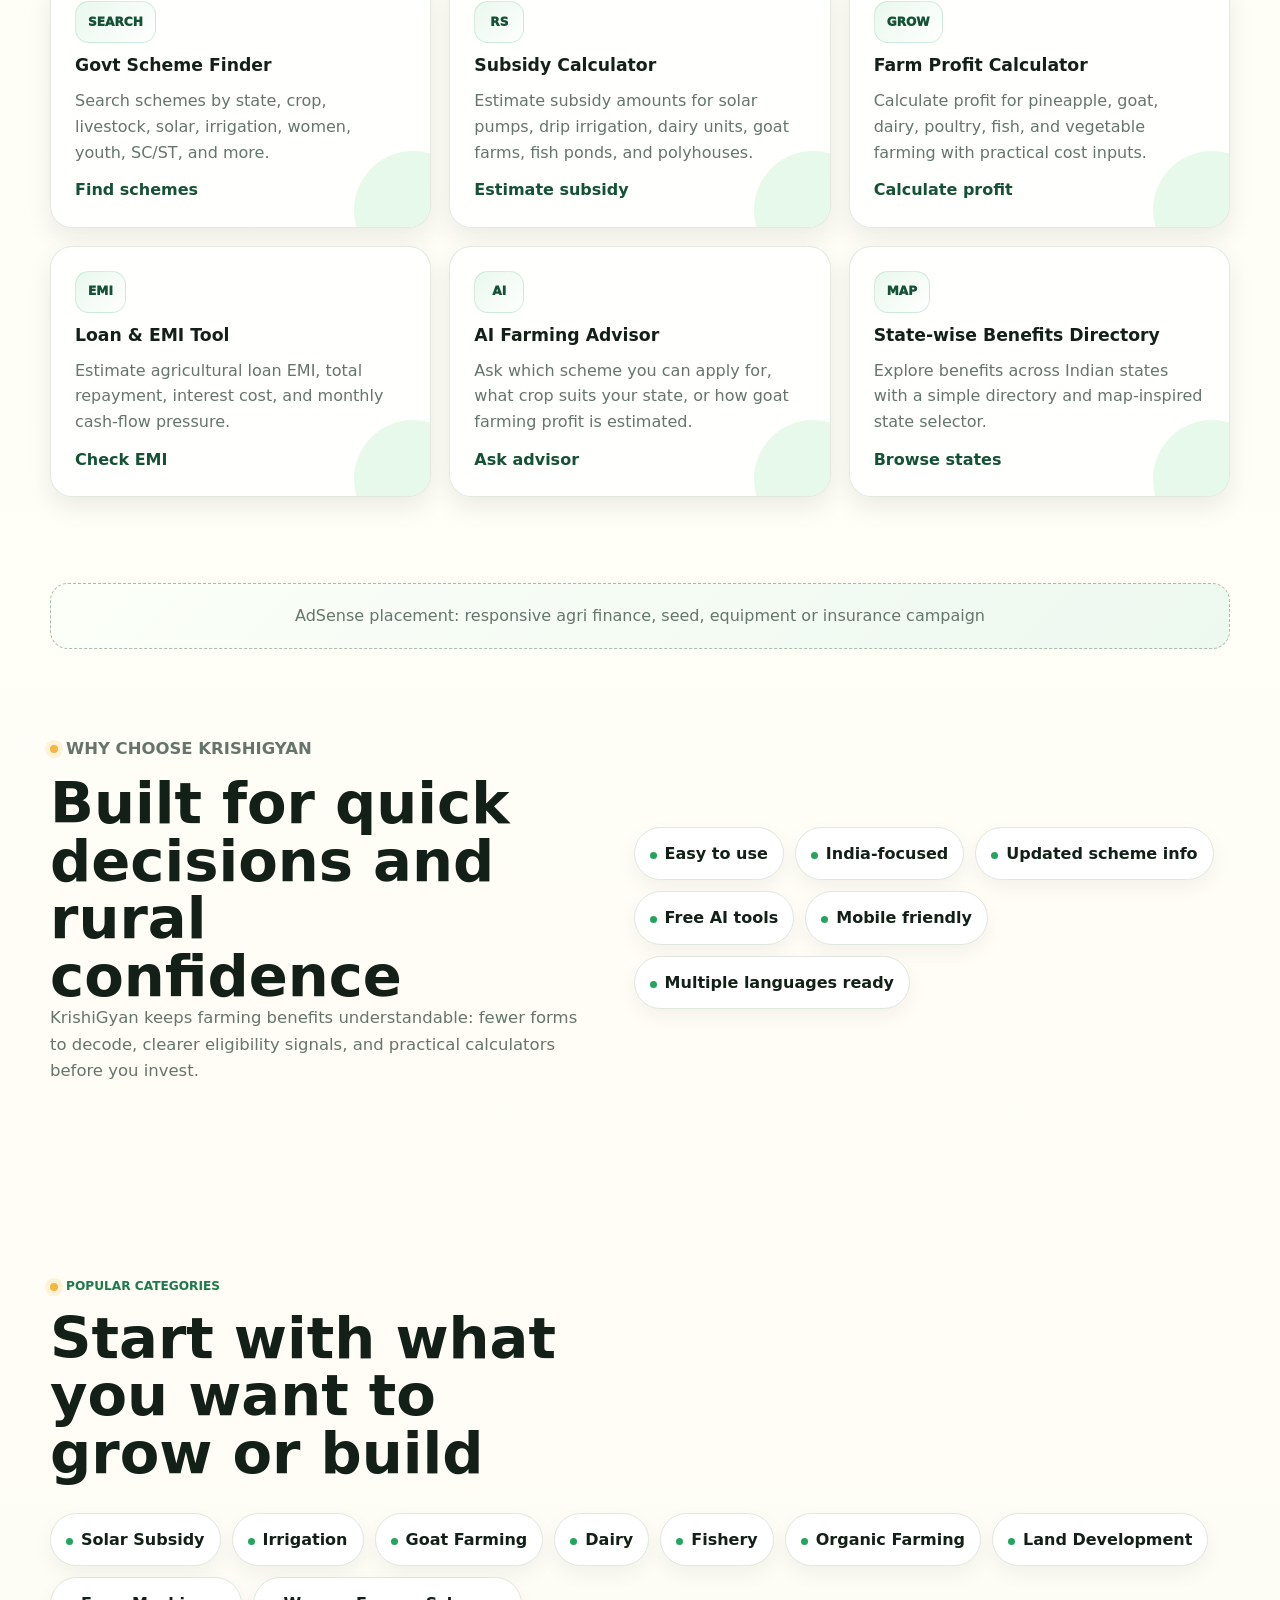
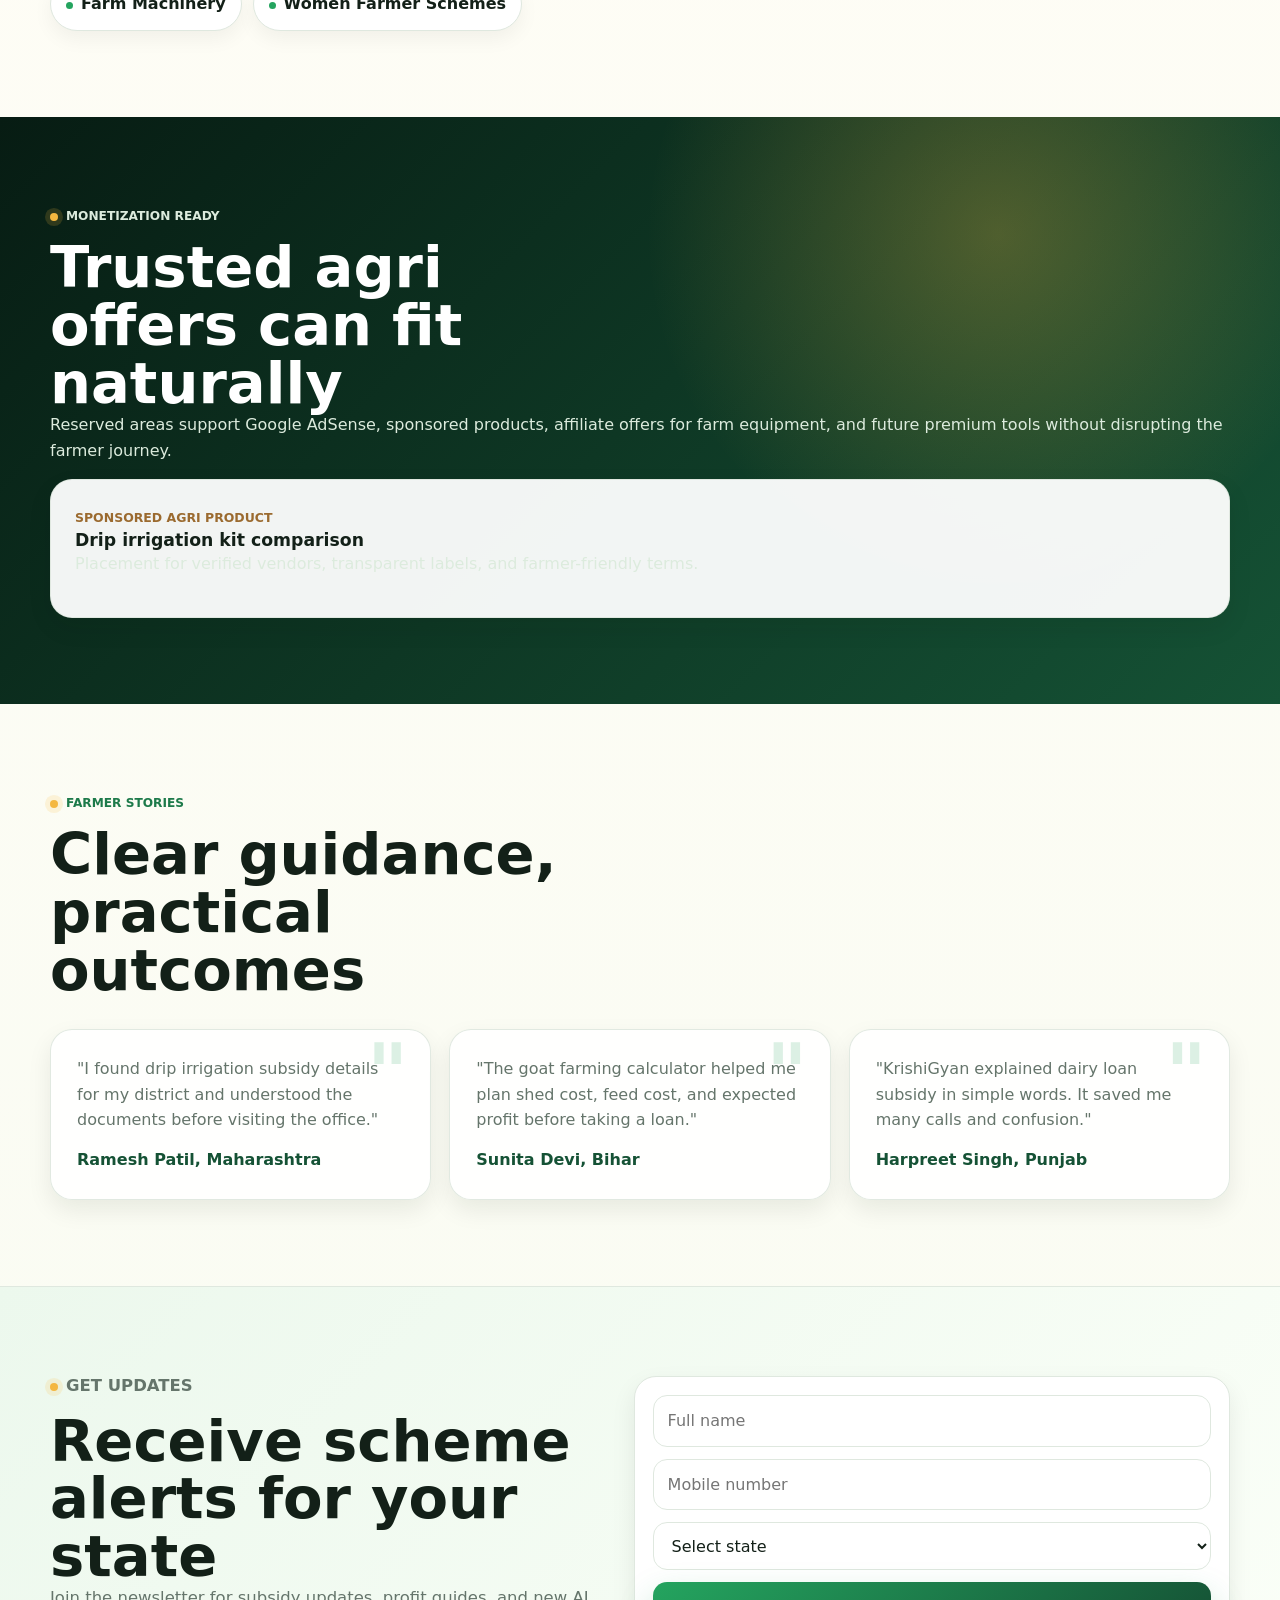
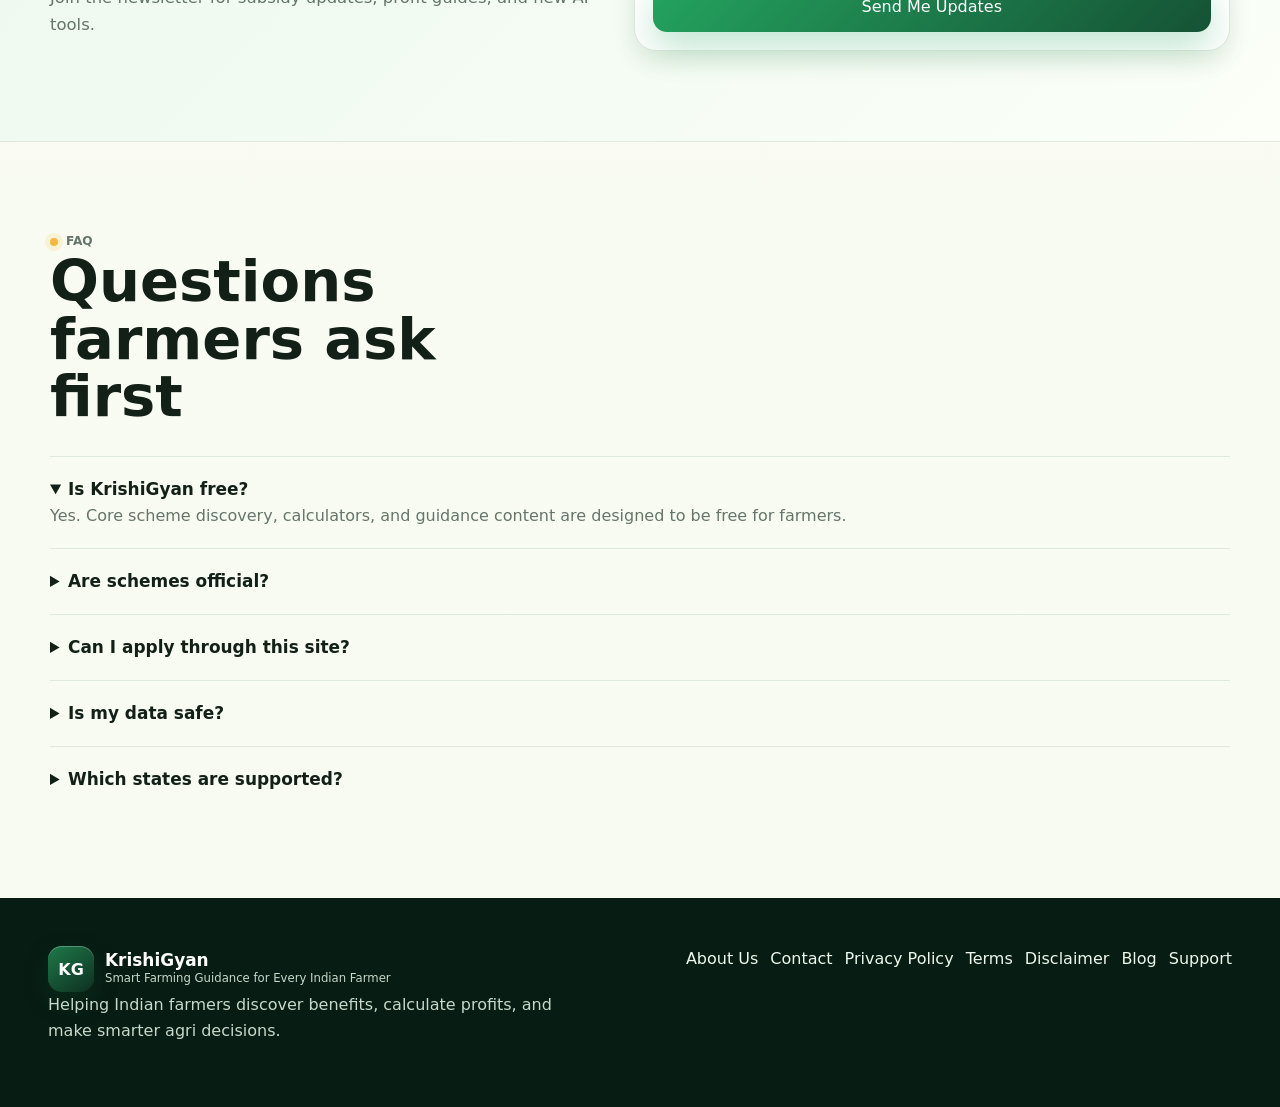
==== commit cbe78935: "Install Vercel Web Analytics # Vercel Web Analytics Installation Report  ## Summary Successfully ins" ====
--- a/index.html
+++ b/index.html
@@ -11,6 +11,7 @@
     <meta property="og:description" content="Find farming schemes, subsidies and smart profit tools in minutes.">
     <meta property="og:type" content="website">
     <link rel="stylesheet" href="assets/css/styles.css">
+    <script defer src="https://cdn.vercel-insights.com/v1/script.js"></script>
   </head>
   <body>
     <header class="site-header">
@@ -35,6 +36,7 @@
     </header>
 
     <main>
+	
       <section class="hero">
         <picture class="hero-media">
           <source srcset="assets/images/hero-farmer.webp" type="image/webp">
@@ -244,6 +246,8 @@
         <a href="contact.html#support">Support</a>
       </nav>
     </footer>
+	<script>window.va = window.va || function () { (window.vaq = window.vaq || []).push(arguments); };
+	</script>
     <script src="assets/js/main.js" defer></script>
   </body>
 </html>
